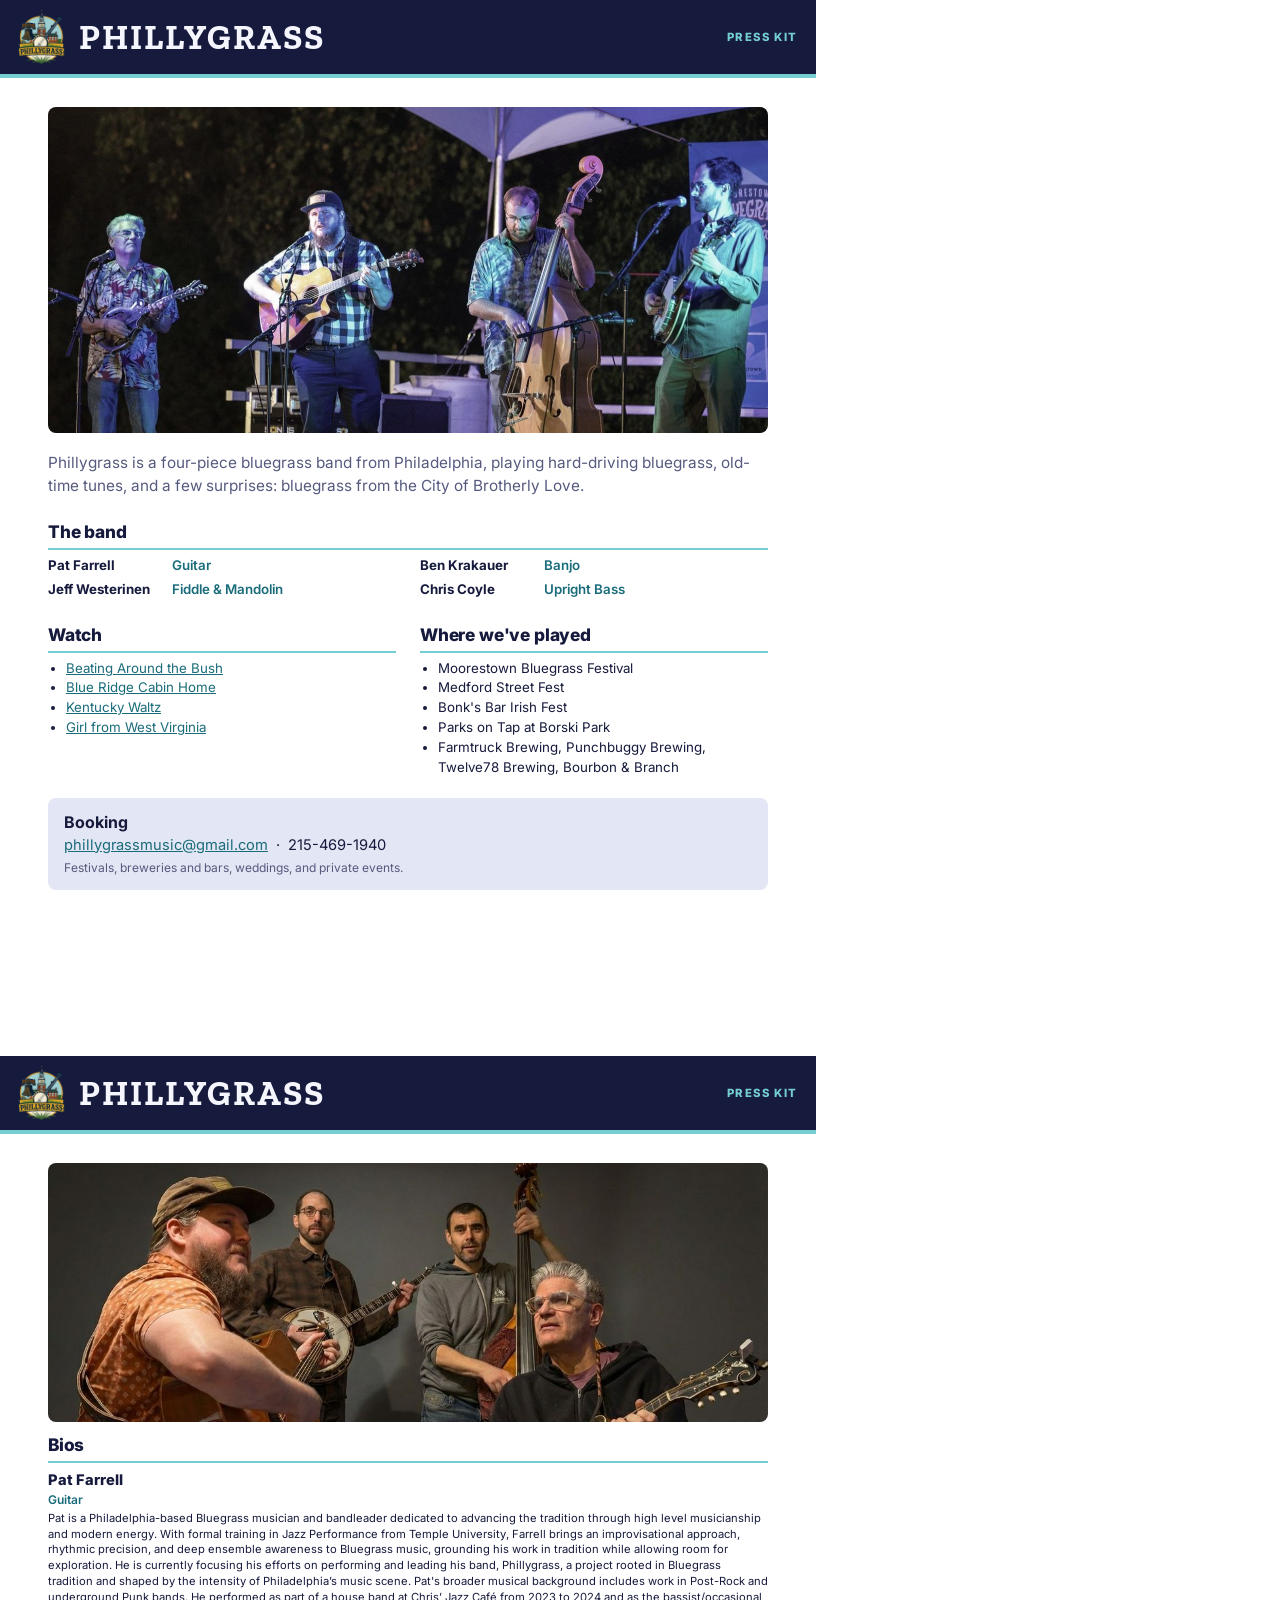
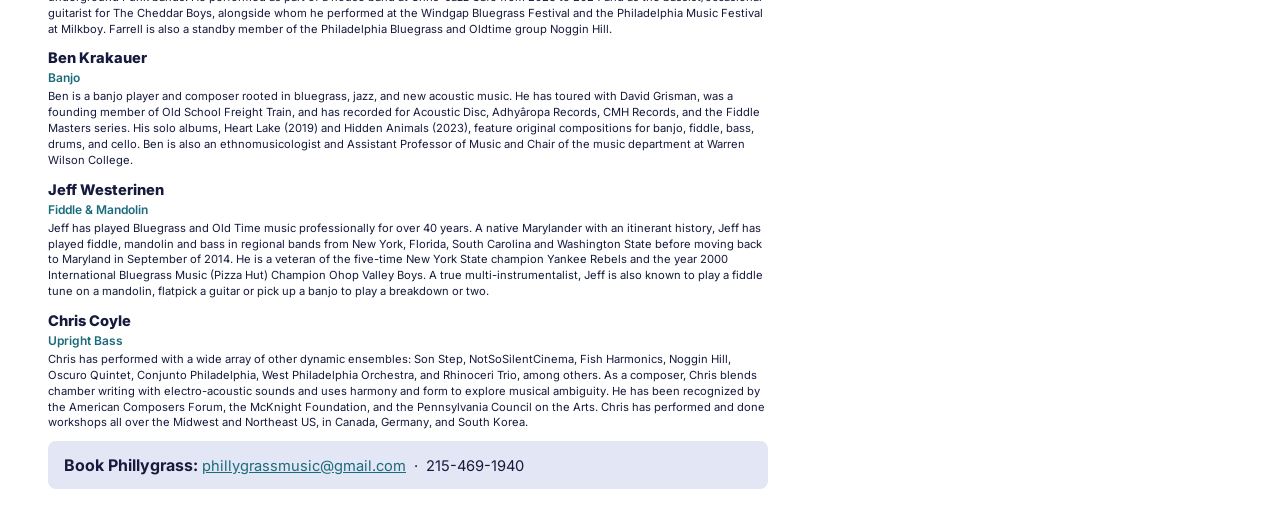
==== epk/epk.html @ 9ca17906 "Add press kit (EPK) source and PDF Co-Authored-By: Claude <noreply@anthropic.com>" ====
<!doctype html>
<html lang="en">
<head>
<meta charset="utf-8">
<title>Phillygrass – Press Kit</title>
<link href="https://fonts.googleapis.com/css2?family=Inter:wght@400;600;700;800&family=Zilla+Slab:wght@700&display=swap" rel="stylesheet">
<style>
  @page { size: Letter; margin: 0; }
  * { box-sizing: border-box; }
  body { margin: 0; font-family: "Inter", system-ui, sans-serif; color: #161a3c; font-size: 10pt; line-height: 1.5; -webkit-print-color-adjust: exact; print-color-adjust: exact; }
  .page { width: 8.5in; height: 11in; padding: 0.5in; page-break-after: always; overflow: hidden; position: relative; }
  .page:last-child { page-break-after: auto; }
  header { display: flex; align-items: center; gap: 14px; background: #161a3c; color: #f5f6fd; padding: 10px 18px; border-bottom: 4px solid #75cfd2; margin: -0.5in -0.5in 0.3in; width: 8.5in; }
  header img { height: 54px; }
  header .name { font-family: "Zilla Slab", Georgia, serif; font-size: 26pt; font-weight: 700; letter-spacing: 0.06em; text-transform: uppercase; line-height: 1; }
  header .sub { margin-left: auto; text-align: right; font-size: 8.5pt; letter-spacing: 0.14em; text-transform: uppercase; color: #75cfd2; font-weight: 800; }
  .hero { width: 100%; height: 3.4in; object-fit: cover; object-position: center 40%; border-radius: 8px; display: block; }
  h2 { font-size: 13pt; font-weight: 800; letter-spacing: -0.01em; margin: 0.22in 0 6px; padding-bottom: 3px; border-bottom: 2px solid #75cfd2; }
  p { margin: 0 0 8px; }
  .lead { font-size: 11.5pt; color: #555a7e; margin-top: 0.2in; }
  .members { display: grid; grid-template-columns: 1fr 1fr; gap: 4px 24px; }
  .members div strong { display: inline-block; min-width: 120px; }
  .members span { color: #1a6c7a; font-weight: 600; }
  ul { margin: 0; padding-left: 18px; }
  a { color: #1a6c7a; }
  .two { display: grid; grid-template-columns: 1fr 1fr; gap: 24px; }
  .bio { margin-bottom: 0.1in; }
  .bio h3 { margin: 0; font-size: 11pt; font-weight: 800; }
  .bio .role { margin: 0 0 3px; color: #1a6c7a; font-weight: 600; font-size: 9pt; }
  .bio p { font-size: 8.4pt; line-height: 1.42; }
    .band { width: 100%; height: 2.7in; object-fit: cover; object-position: center 8%; border-radius: 8px; display: block; margin-bottom: 0.1in; }
  .contact { background: #e3e6f4; border-radius: 8px; padding: 12px 16px; margin-top: 0.2in; font-size: 11pt; }
  .contact strong { font-size: 12pt; }
  .small { font-size: 9pt; color: #555a7e; }
</style>
</head>
<body>

<!-- PAGE 1 -->
<section class="page">
  <header>
    <img src="img/logo.png" alt="">
    <span class="name">Phillygrass</span>
    <span class="sub">Press Kit</span>
  </header>

  <img class="hero" src="img/hero.jpg" alt="Phillygrass on stage">

  <p class="lead">
    Phillygrass is a four-piece bluegrass band from Philadelphia, playing hard-driving
    bluegrass, old-time tunes, and a few surprises: bluegrass from the City of Brotherly Love.
  </p>

  <h2>The band</h2>
  <div class="members">
    <div><strong>Pat Farrell</strong> <span>Guitar</span></div>
    <div><strong>Ben Krakauer</strong> <span>Banjo</span></div>
    <div><strong>Jeff Westerinen</strong> <span>Fiddle &amp; Mandolin</span></div>
    <div><strong>Chris Coyle</strong> <span>Upright Bass</span></div>
  </div>

  <div class="two">
    <div>
      <h2>Watch</h2>
      <ul>
        <li><a href="https://youtu.be/i1veaKCDo1w">Beating Around the Bush</a></li>
        <li><a href="https://youtu.be/bGxZqrZrYQU">Blue Ridge Cabin Home</a></li>
        <li><a href="https://youtu.be/hlEKR7obTJA">Kentucky Waltz</a></li>
        <li><a href="https://youtu.be/d9OqrLvWnGY">Girl from West Virginia</a></li>
      </ul>
    </div>
    <div>
      <h2>Where we've played</h2>
      <ul>
        <li>Moorestown Bluegrass Festival</li>
        <li>Medford Street Fest</li>
        <li>Bonk's Bar Irish Fest</li>
        <li>Parks on Tap at Borski Park</li>
        <li>Farmtruck Brewing, Punchbuggy Brewing, Twelve78 Brewing, Bourbon &amp; Branch</li>
      </ul>
    </div>
  </div>

  <div class="contact">
    <strong>Booking</strong><br>
    <a href="mailto:phillygrassmusic@gmail.com">phillygrassmusic@gmail.com</a> &nbsp;·&nbsp; 215-469-1940<br>
    <span class="small">Festivals, breweries and bars, weddings, and private events.</span>
  </div>
</section>

<!-- PAGE 2 -->
<section class="page">
  <header>
    <img src="img/logo.png" alt="">
    <span class="name">Phillygrass</span>
    <span class="sub">Press Kit</span>
  </header>

  <img class="band" src="img/band.jpg" alt="Phillygrass: guitar, banjo, upright bass and mandolin">

  <h2 style="margin-top:0.08in">Bios</h2>

  <div class="bio">
    <h3>Pat Farrell</h3><p class="role">Guitar</p>
    <p>Pat is a Philadelphia-based Bluegrass musician and bandleader dedicated to advancing the tradition through high level musicianship and modern energy. With formal training in Jazz Performance from Temple University, Farrell brings an improvisational approach, rhythmic precision, and deep ensemble awareness to Bluegrass music, grounding his work in tradition while allowing room for exploration. He is currently focusing his efforts on performing and leading his band, Phillygrass, a project rooted in Bluegrass tradition and shaped by the intensity of Philadelphia’s music scene. Pat's broader musical background includes work in Post-Rock and underground Punk bands. He performed as part of a house band at Chris’ Jazz Café from 2023 to 2024 and as the bassist/occasional guitarist for The Cheddar Boys, alongside whom he performed at the Windgap Bluegrass Festival and the Philadelphia Music Festival at Milkboy. Farrell is also a standby member of the Philadelphia Bluegrass and Oldtime group Noggin Hill.</p>
  </div>

  <div class="bio">
    <h3>Ben Krakauer</h3><p class="role">Banjo</p>
    <p>Ben is a banjo player and composer rooted in bluegrass, jazz, and new acoustic music. He has toured with David Grisman, was a founding member of Old School Freight Train, and has recorded for Acoustic Disc, Adhyâropa Records, CMH Records, and the Fiddle Masters series. His solo albums, Heart Lake (2019) and Hidden Animals (2023), feature original compositions for banjo, fiddle, bass, drums, and cello. Ben is also an ethnomusicologist and Assistant Professor of Music and Chair of the music department at Warren Wilson College.</p>
  </div>

  <div class="bio">
    <h3>Jeff Westerinen</h3><p class="role">Fiddle &amp; Mandolin</p>
    <p>Jeff has played Bluegrass and Old Time music professionally for over 40 years. A native Marylander with an itinerant history, Jeff has played fiddle, mandolin and bass in regional bands from New York, Florida, South Carolina and Washington State before moving back to Maryland in September of 2014. He is a veteran of the five-time New York State champion Yankee Rebels and the year 2000 International Bluegrass Music (Pizza Hut) Champion Ohop Valley Boys. A true multi-instrumentalist, Jeff is also known to play a fiddle tune on a mandolin, flatpick a guitar or pick up a banjo to play a breakdown or two.</p>
  </div>

  <div class="bio">
    <h3>Chris Coyle</h3><p class="role">Upright Bass</p>
    <p>Chris has performed with a wide array of other dynamic ensembles: Son Step, NotSoSilentCinema, Fish Harmonics, Noggin Hill, Oscuro Quintet, Conjunto Philadelphia, West Philadelphia Orchestra, and Rhinoceri Trio, among others. As a composer, Chris blends chamber writing with electro-acoustic sounds and uses harmony and form to explore musical ambiguity. He has been recognized by the American Composers Forum, the McKnight Foundation, and the Pennsylvania Council on the Arts. Chris has performed and done workshops all over the Midwest and Northeast US, in Canada, Germany, and South Korea.</p>
  </div>


  <div class="contact" style="margin-top:0.1in">
    <strong>Book Phillygrass:</strong>
    <a href="mailto:phillygrassmusic@gmail.com">phillygrassmusic@gmail.com</a> &nbsp;·&nbsp; 215-469-1940
  </div>
</section>

</body>
</html>
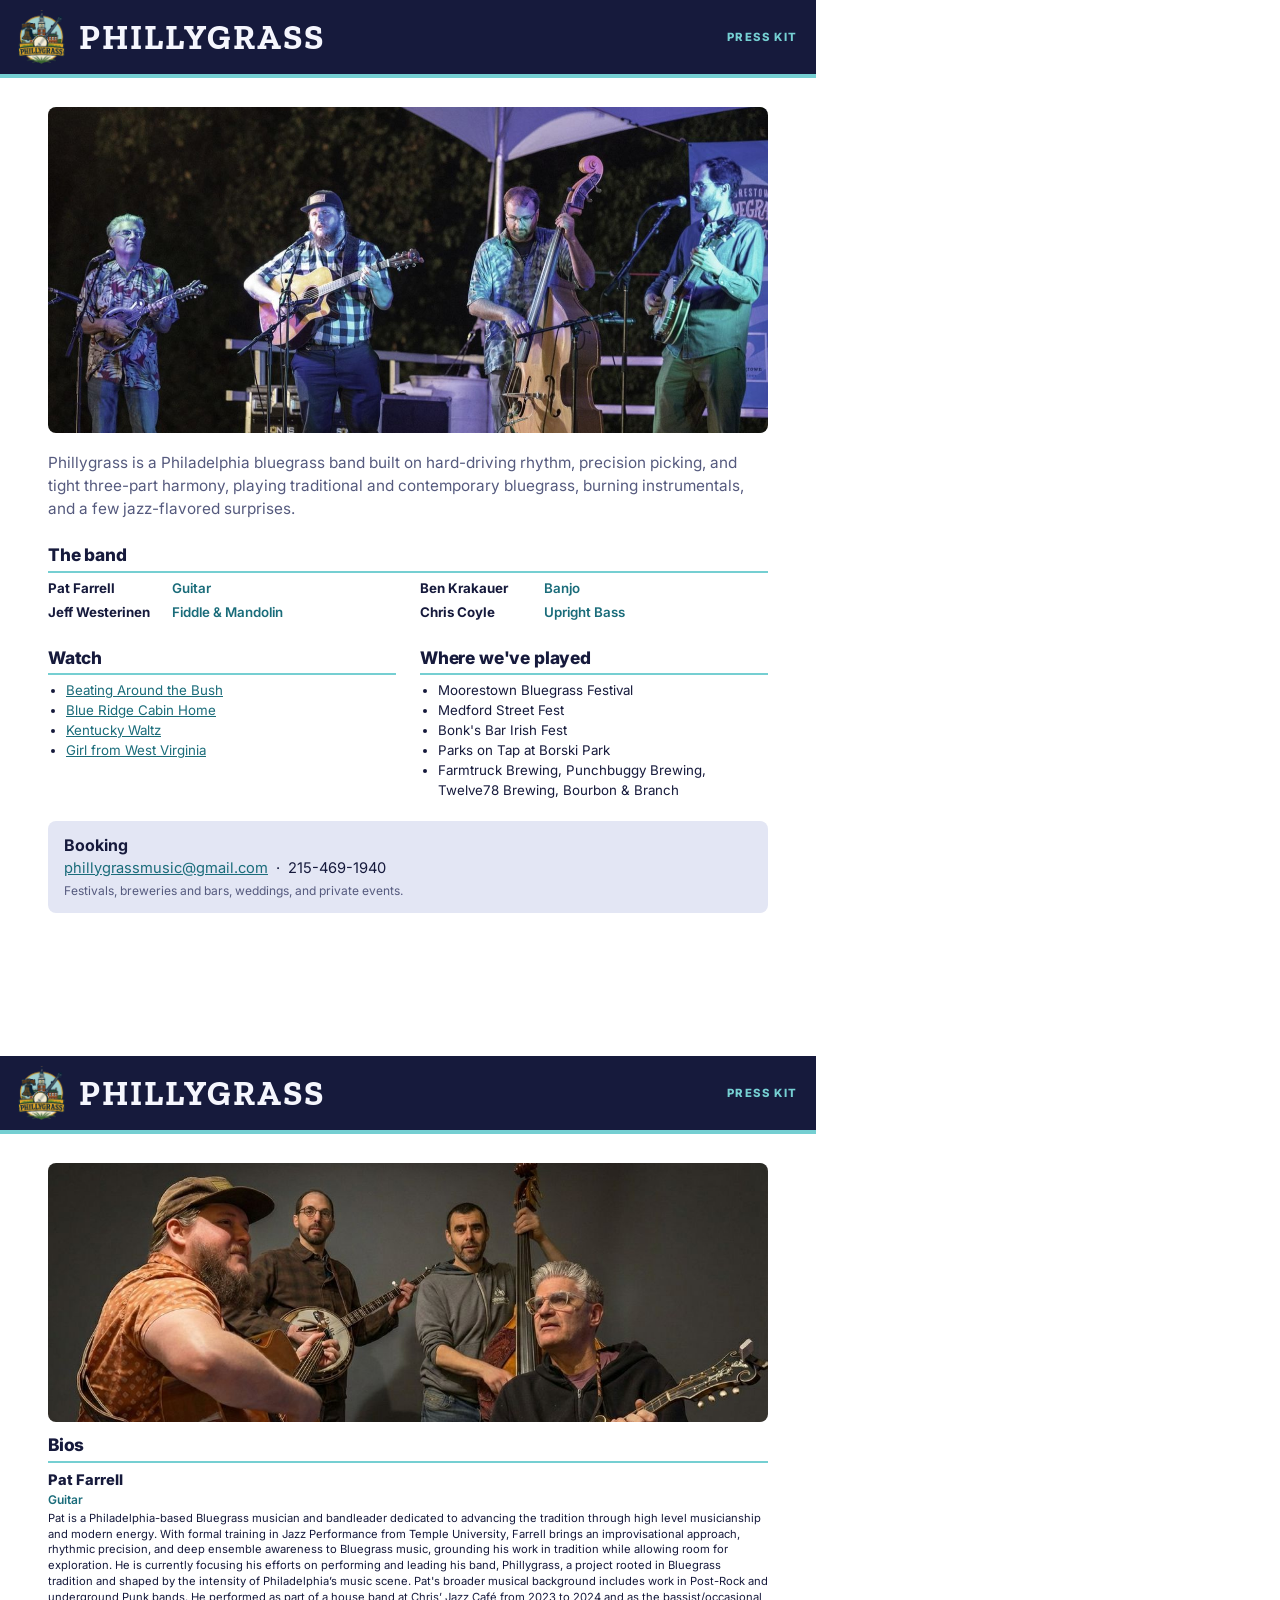
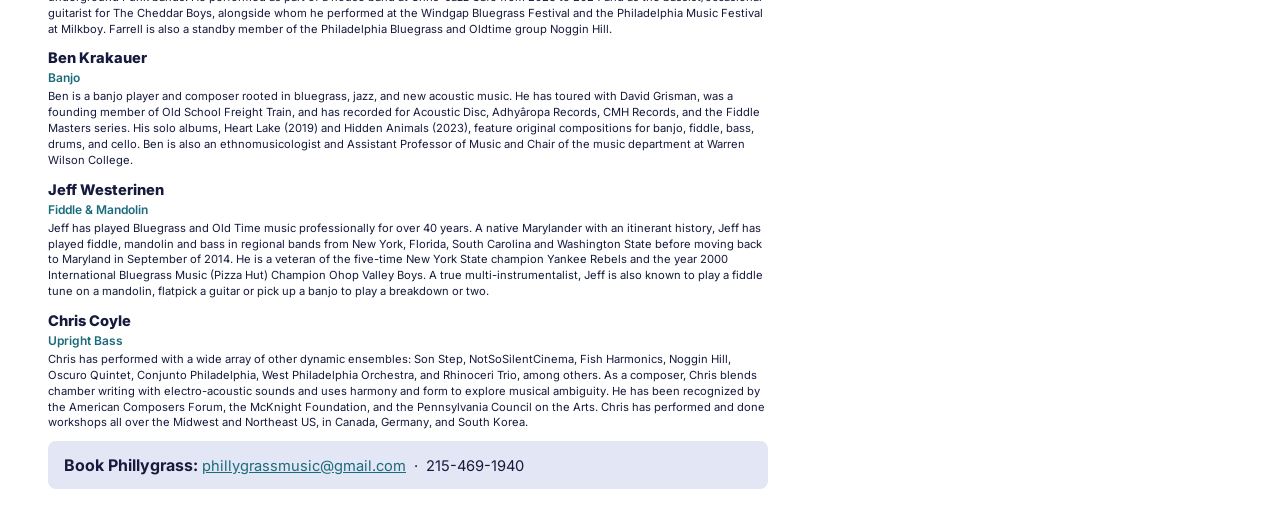
==== commit 9153fa15: "Rewrite band description on site and EPK Co-Authored-By: Claude <noreply@anthropic.com>" ====
--- a/epk/epk.html
+++ b/epk/epk.html
@@ -47,8 +47,9 @@
   <img class="hero" src="img/hero.jpg" alt="Phillygrass on stage">
 
   <p class="lead">
-    Phillygrass is a four-piece bluegrass band from Philadelphia, playing hard-driving
-    bluegrass, old-time tunes, and a few surprises: bluegrass from the City of Brotherly Love.
+    Phillygrass is a Philadelphia bluegrass band built on hard-driving rhythm, precision picking,
+    and tight three-part harmony, playing traditional and contemporary bluegrass, burning
+    instrumentals, and a few jazz-flavored surprises.
   </p>
 
   <h2>The band</h2>
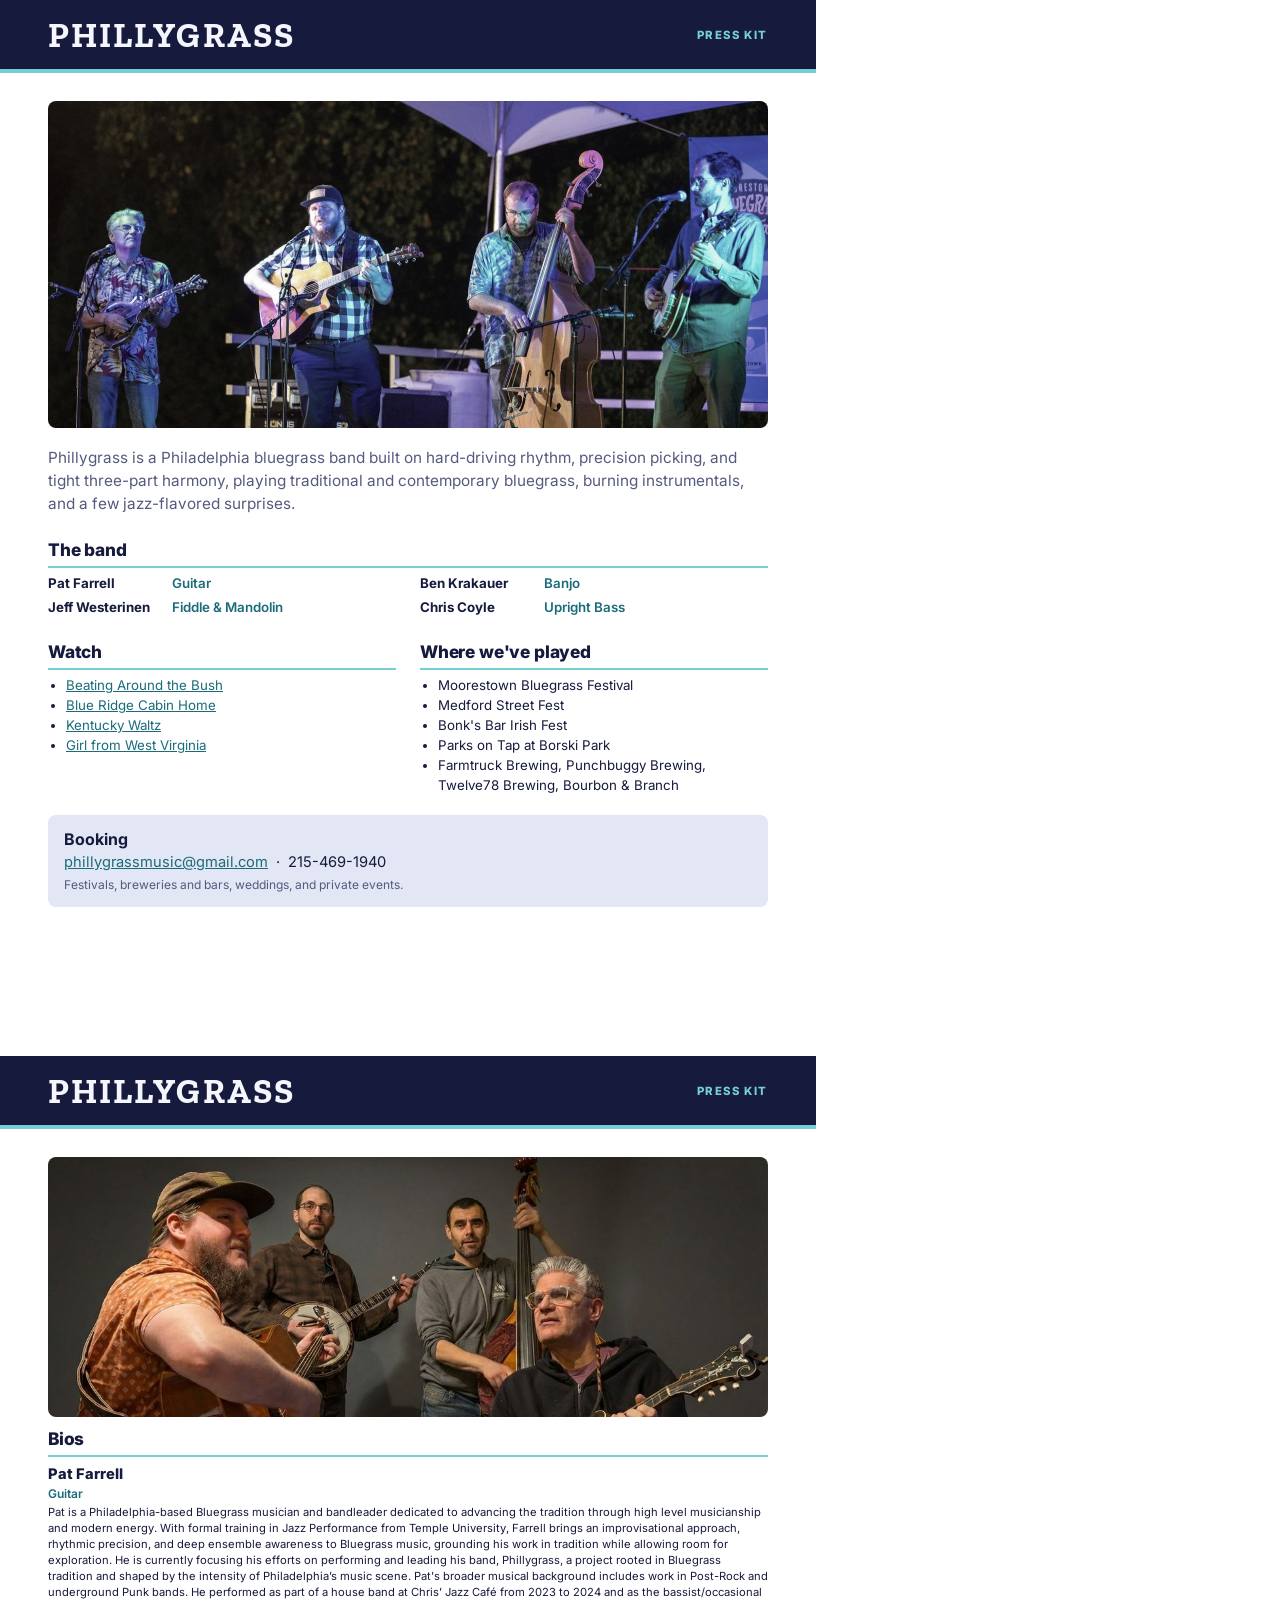
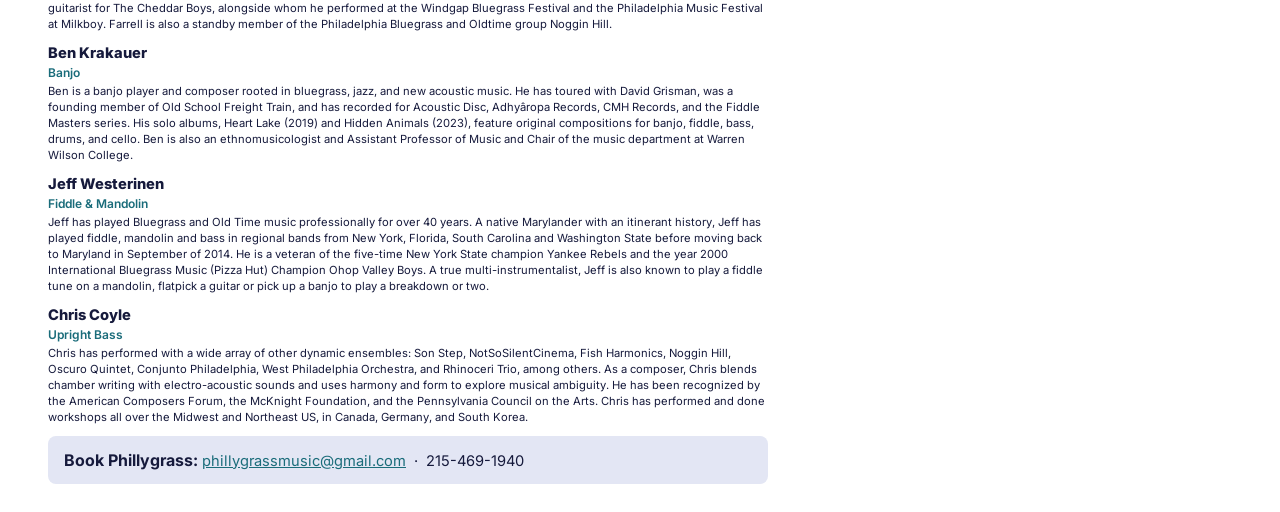
==== commit fe2e8ade: "Remove logo and logo-based favicons Co-Authored-By: Claude <noreply@anthropic.com>" ====
--- a/epk/epk.html
+++ b/epk/epk.html
@@ -10,8 +10,7 @@
   body { margin: 0; font-family: "Inter", system-ui, sans-serif; color: #161a3c; font-size: 10pt; line-height: 1.5; -webkit-print-color-adjust: exact; print-color-adjust: exact; }
   .page { width: 8.5in; height: 11in; padding: 0.5in; page-break-after: always; overflow: hidden; position: relative; }
   .page:last-child { page-break-after: auto; }
-  header { display: flex; align-items: center; gap: 14px; background: #161a3c; color: #f5f6fd; padding: 10px 18px; border-bottom: 4px solid #75cfd2; margin: -0.5in -0.5in 0.3in; width: 8.5in; }
-  header img { height: 54px; }
+  header { display: flex; align-items: center; gap: 14px; background: #161a3c; color: #f5f6fd; padding: 18px 0.5in 16px; border-bottom: 4px solid #75cfd2; margin: -0.5in -0.5in 0.3in; width: 8.5in; }
   header .name { font-family: "Zilla Slab", Georgia, serif; font-size: 26pt; font-weight: 700; letter-spacing: 0.06em; text-transform: uppercase; line-height: 1; }
   header .sub { margin-left: auto; text-align: right; font-size: 8.5pt; letter-spacing: 0.14em; text-transform: uppercase; color: #75cfd2; font-weight: 800; }
   .hero { width: 100%; height: 3.4in; object-fit: cover; object-position: center 40%; border-radius: 8px; display: block; }
@@ -39,7 +38,6 @@
 <!-- PAGE 1 -->
 <section class="page">
   <header>
-    <img src="img/logo.png" alt="">
     <span class="name">Phillygrass</span>
     <span class="sub">Press Kit</span>
   </header>
@@ -92,7 +90,6 @@
 <!-- PAGE 2 -->
 <section class="page">
   <header>
-    <img src="img/logo.png" alt="">
     <span class="name">Phillygrass</span>
     <span class="sub">Press Kit</span>
   </header>
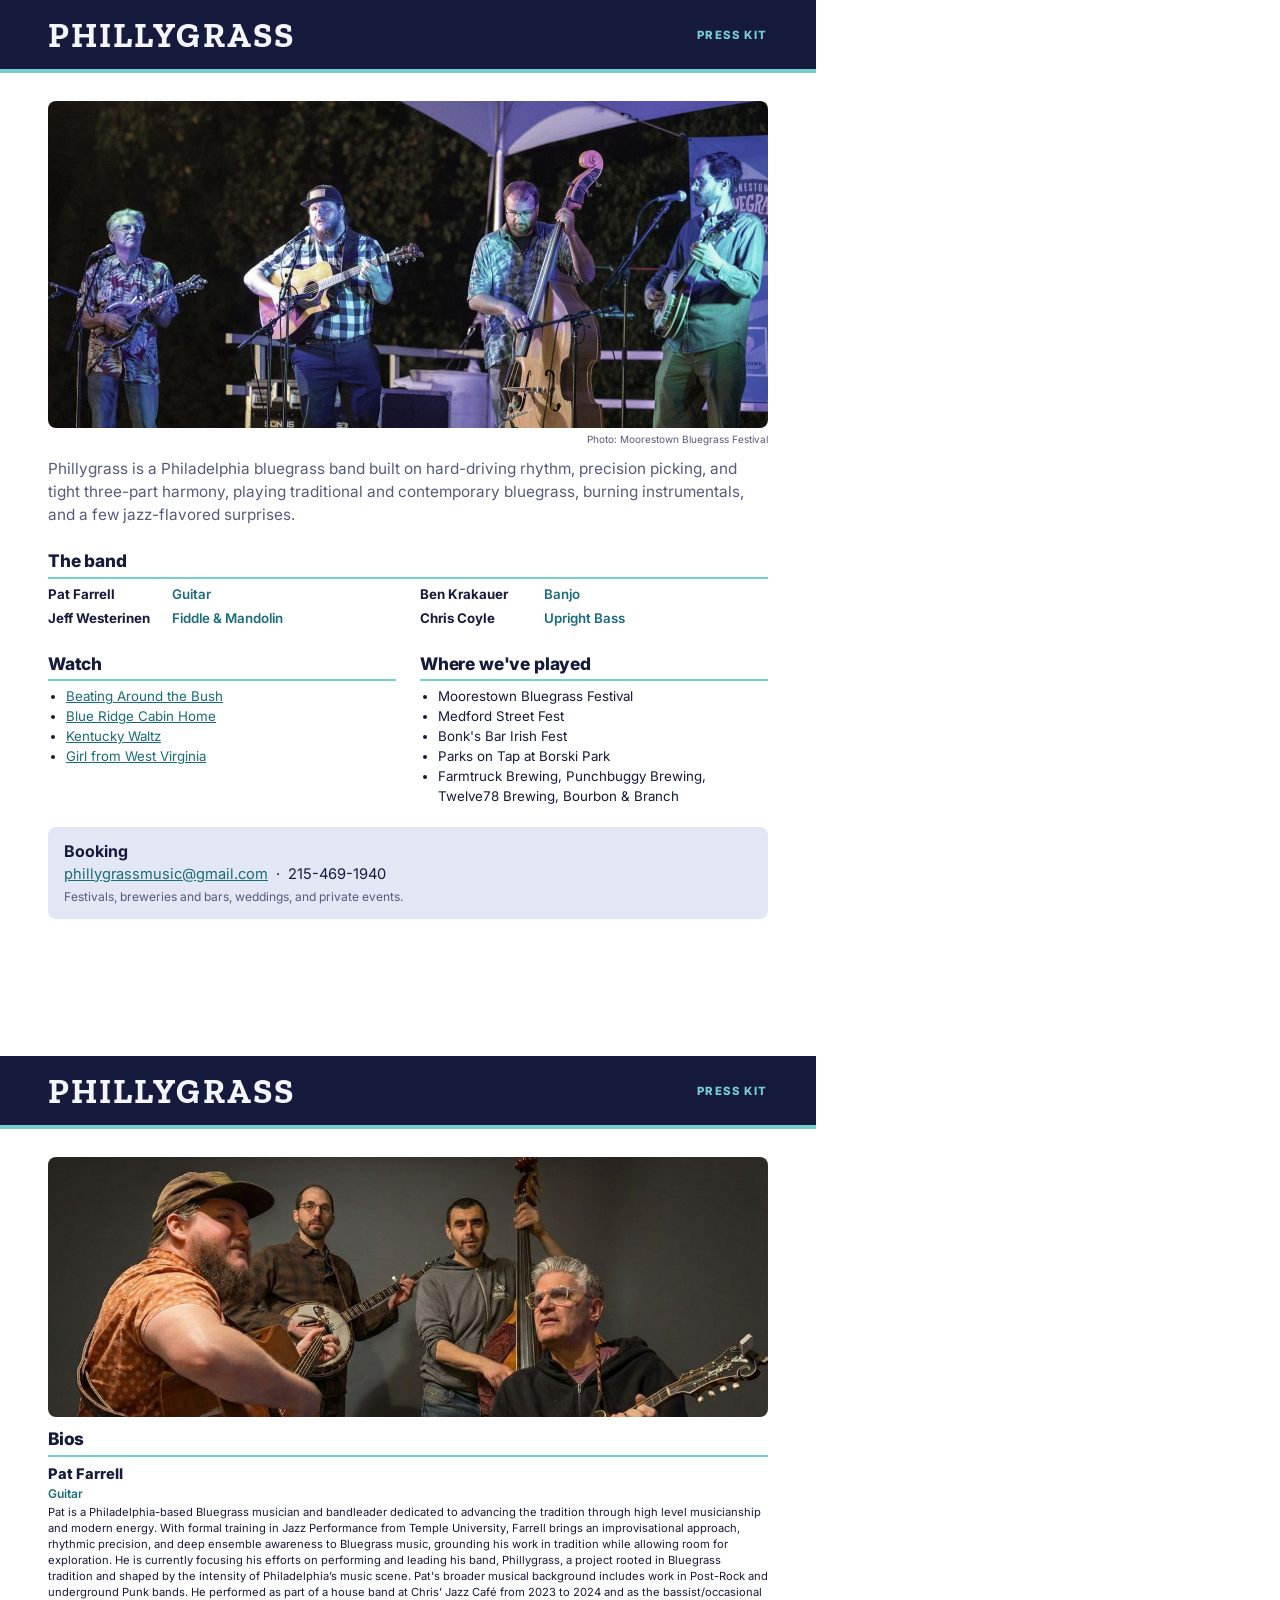
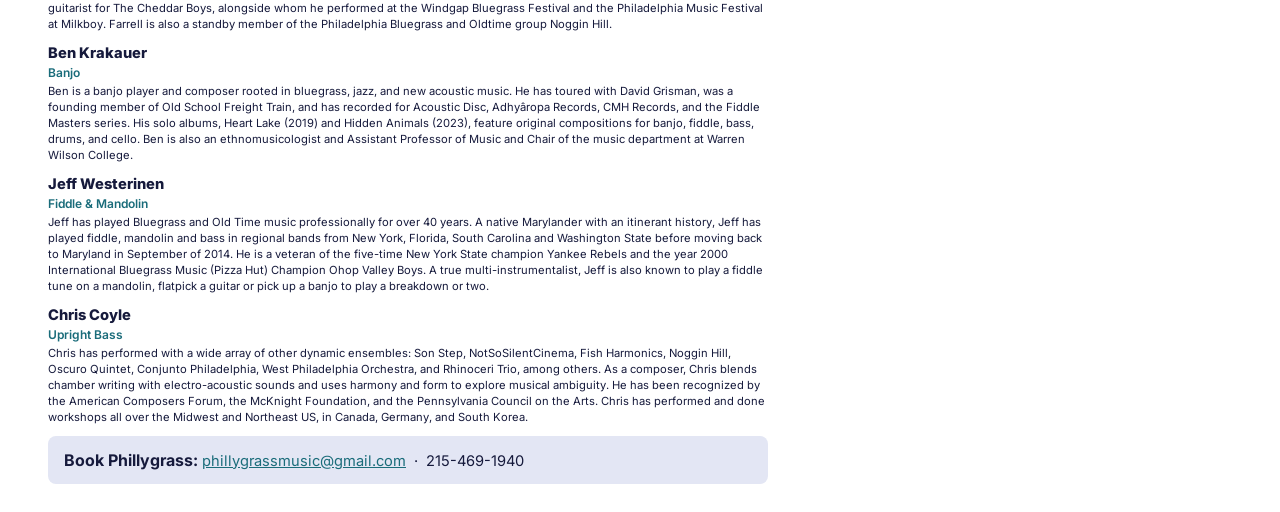
==== commit eaae4023: "Credit Moorestown Bluegrass Festival for hero photo Co-Authored-By: Claude <noreply@anthropic.com>" ====
--- a/epk/epk.html
+++ b/epk/epk.html
@@ -31,6 +31,8 @@
   .contact { background: #e3e6f4; border-radius: 8px; padding: 12px 16px; margin-top: 0.2in; font-size: 11pt; }
   .contact strong { font-size: 12pt; }
   .small { font-size: 9pt; color: #555a7e; }
+  .credit { margin: 4px 0 0; text-align: right; font-size: 7.5pt; color: #555a7e; }
+  .credit + .lead { margin-top: 0.12in; }
 </style>
 </head>
 <body>
@@ -43,6 +45,7 @@
   </header>
 
   <img class="hero" src="img/hero.jpg" alt="Phillygrass on stage">
+  <p class="credit">Photo: Moorestown Bluegrass Festival</p>
 
   <p class="lead">
     Phillygrass is a Philadelphia bluegrass band built on hard-driving rhythm, precision picking,
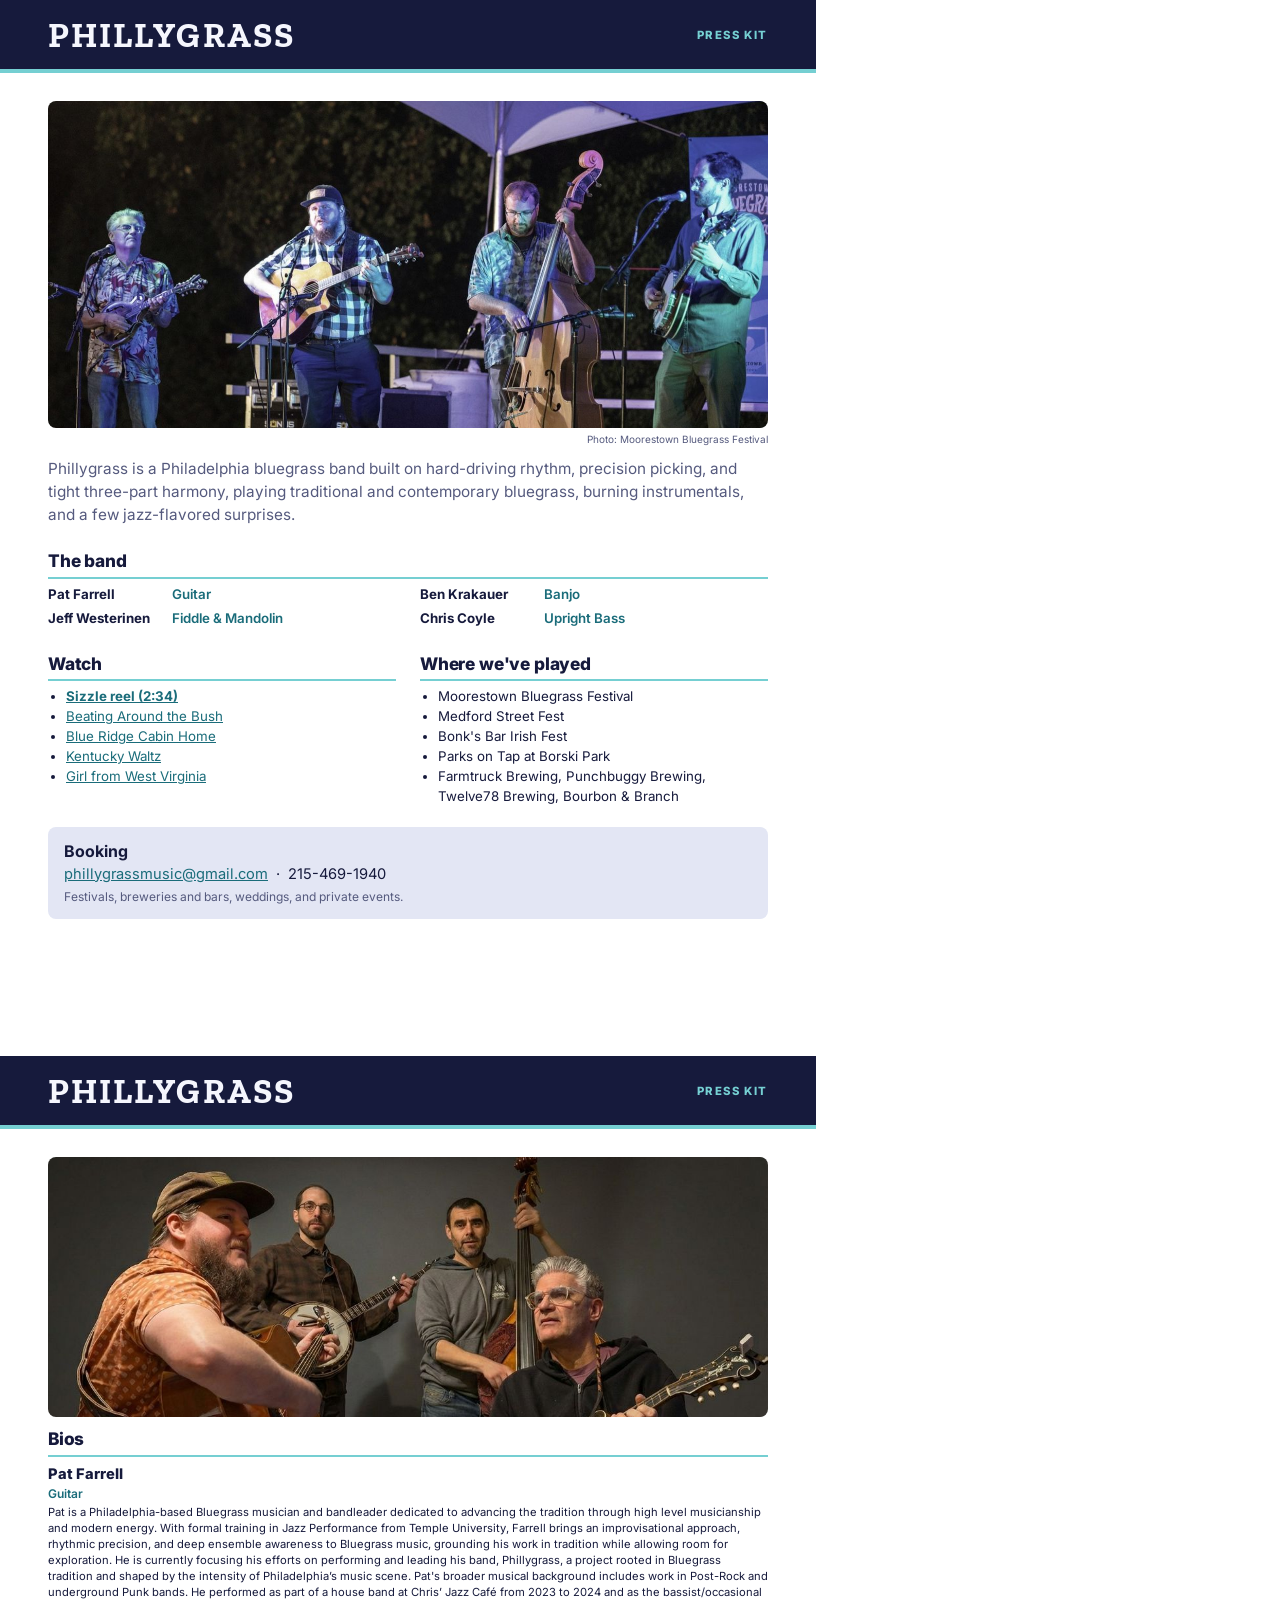
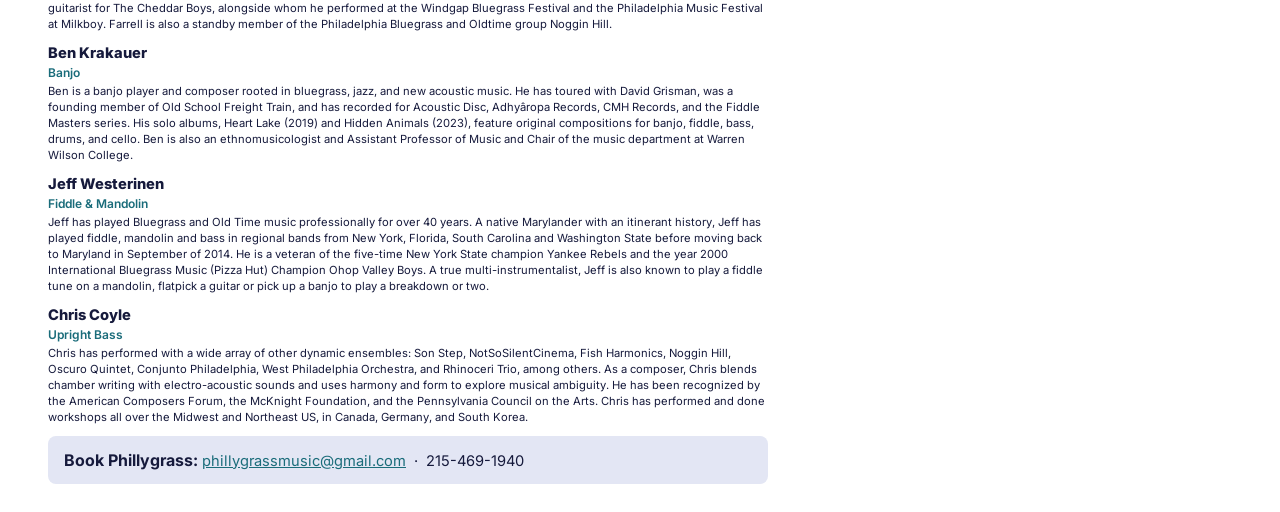
==== commit 8cc36c46: "Add sizzle reel link to the EPK Co-Authored-By: Claude <noreply@anthropic.com>" ====
--- a/epk/epk.html
+++ b/epk/epk.html
@@ -65,6 +65,7 @@
     <div>
       <h2>Watch</h2>
       <ul>
+        <li><strong><a href="https://phillygrass.net/#listen">Sizzle reel (2:34)</a></strong></li>
         <li><a href="https://youtu.be/i1veaKCDo1w">Beating Around the Bush</a></li>
         <li><a href="https://youtu.be/bGxZqrZrYQU">Blue Ridge Cabin Home</a></li>
         <li><a href="https://youtu.be/hlEKR7obTJA">Kentucky Waltz</a></li>
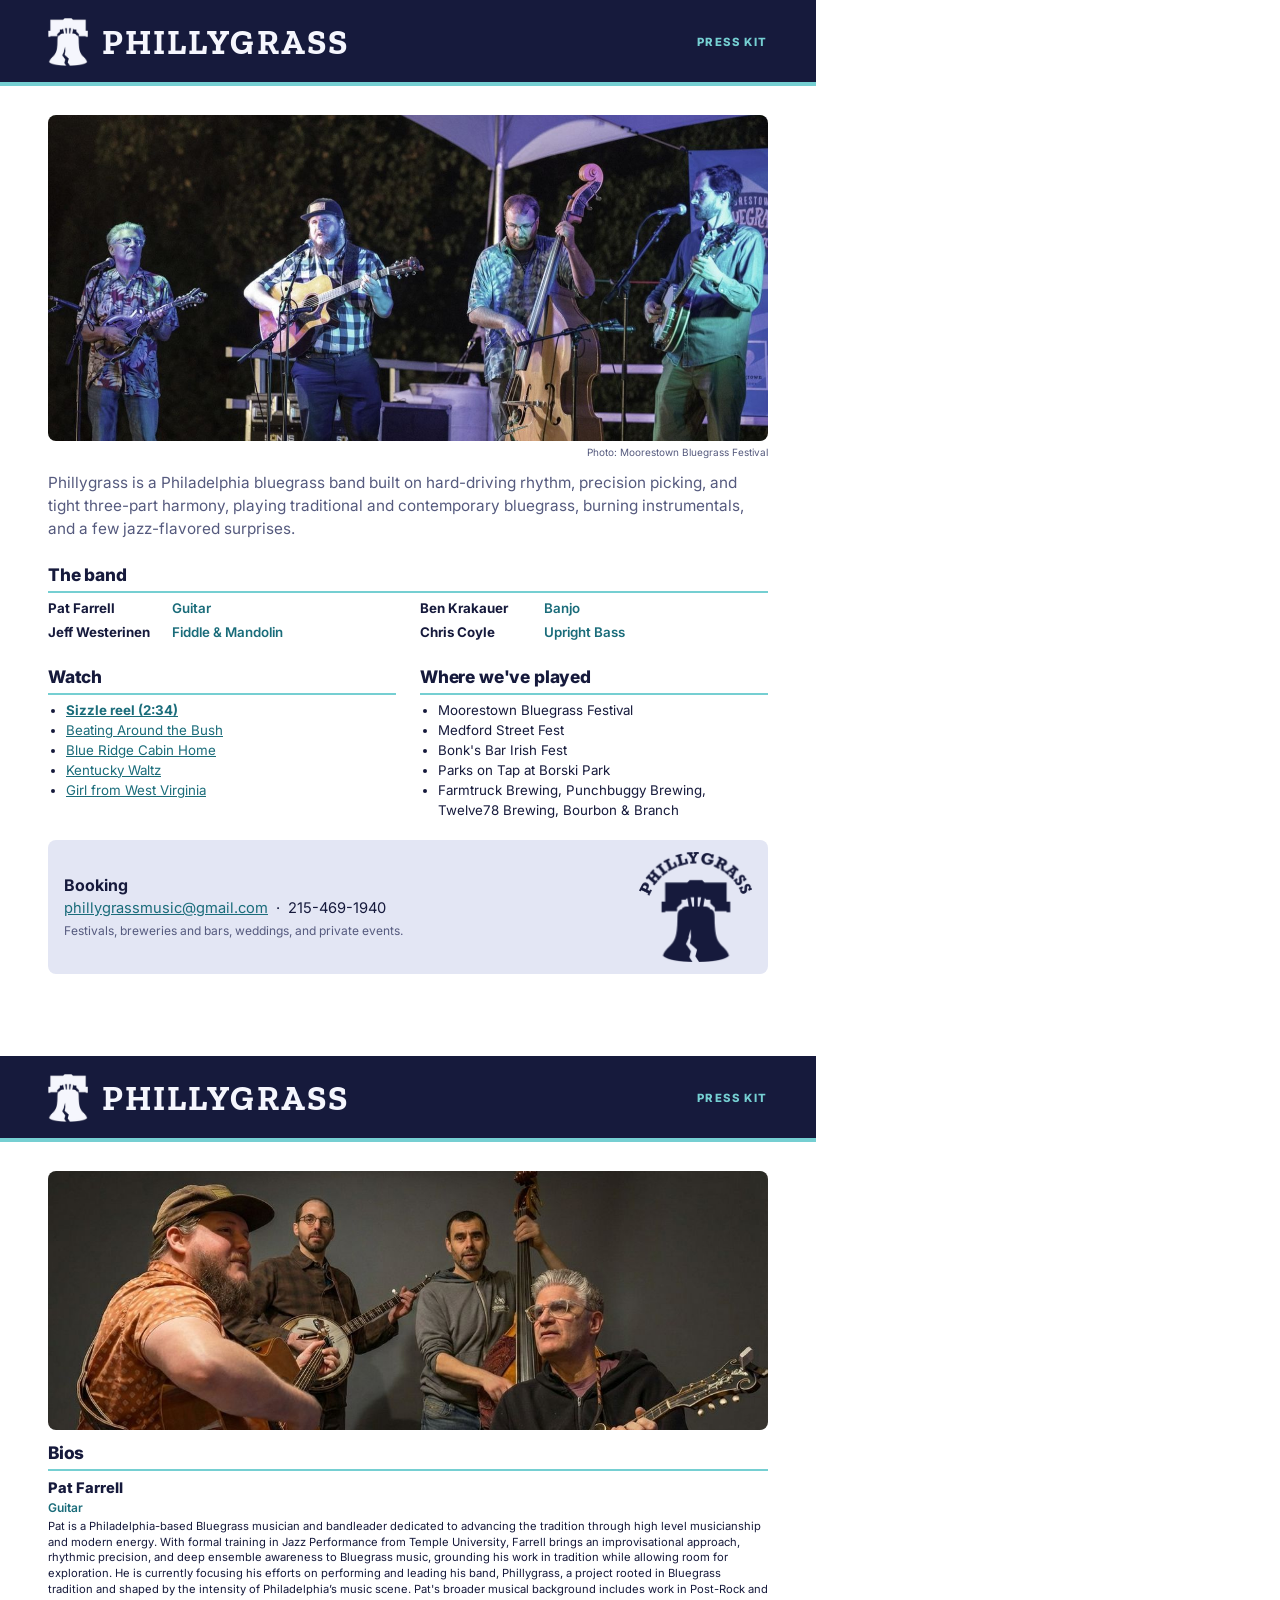
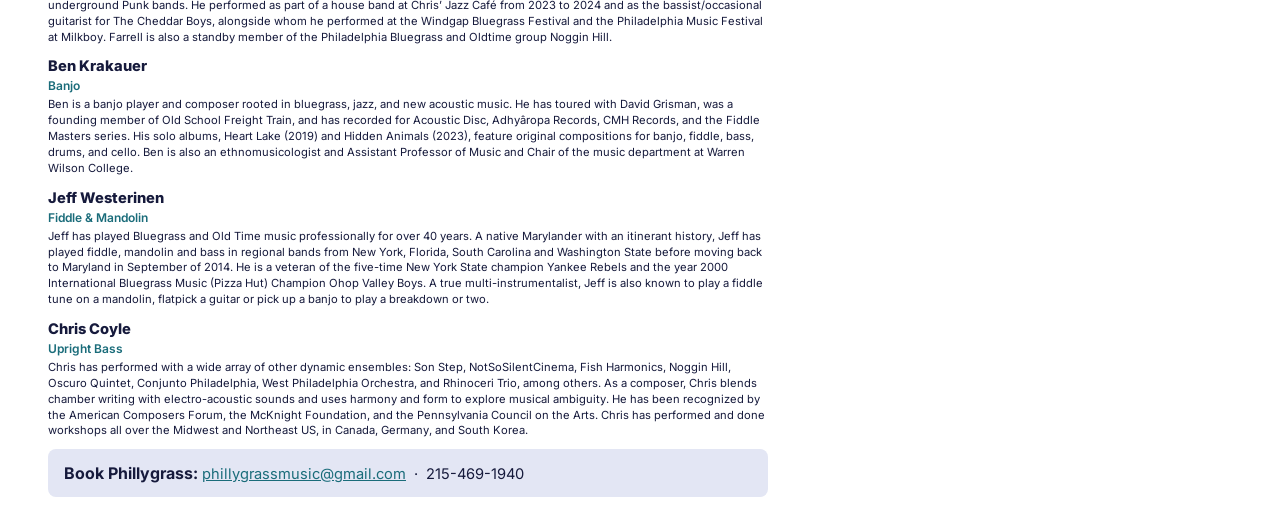
==== commit 050aab77: "Add Liberty Bell logo: header mark, bell favicons, EPK logo Co-Authored-By: Claude <noreply@anthropi" ====
--- a/epk/epk.html
+++ b/epk/epk.html
@@ -12,6 +12,7 @@
   .page:last-child { page-break-after: auto; }
   header { display: flex; align-items: center; gap: 14px; background: #161a3c; color: #f5f6fd; padding: 18px 0.5in 16px; border-bottom: 4px solid #75cfd2; margin: -0.5in -0.5in 0.3in; width: 8.5in; }
   header .name { font-family: "Zilla Slab", Georgia, serif; font-size: 26pt; font-weight: 700; letter-spacing: 0.06em; text-transform: uppercase; line-height: 1; }
+  header .mark { height: 0.5in; width: auto; display: block; }
   header .sub { margin-left: auto; text-align: right; font-size: 8.5pt; letter-spacing: 0.14em; text-transform: uppercase; color: #75cfd2; font-weight: 800; }
   .hero { width: 100%; height: 3.4in; object-fit: cover; object-position: center 40%; border-radius: 8px; display: block; }
   h2 { font-size: 13pt; font-weight: 800; letter-spacing: -0.01em; margin: 0.22in 0 6px; padding-bottom: 3px; border-bottom: 2px solid #75cfd2; }
@@ -29,6 +30,8 @@
   .bio p { font-size: 8.4pt; line-height: 1.42; }
     .band { width: 100%; height: 2.7in; object-fit: cover; object-position: center 8%; border-radius: 8px; display: block; margin-bottom: 0.1in; }
   .contact { background: #e3e6f4; border-radius: 8px; padding: 12px 16px; margin-top: 0.2in; font-size: 11pt; }
+  .contact.with-logo { display: flex; align-items: center; justify-content: space-between; gap: 20px; }
+  .contact .logo-full { height: 1.15in; width: auto; display: block; }
   .contact strong { font-size: 12pt; }
   .small { font-size: 9pt; color: #555a7e; }
   .credit { margin: 4px 0 0; text-align: right; font-size: 7.5pt; color: #555a7e; }
@@ -40,6 +43,7 @@
 <!-- PAGE 1 -->
 <section class="page">
   <header>
+    <img class="mark" src="img/logo-bell.png" alt="">
     <span class="name">Phillygrass</span>
     <span class="sub">Press Kit</span>
   </header>
@@ -84,16 +88,20 @@
     </div>
   </div>
 
-  <div class="contact">
-    <strong>Booking</strong><br>
-    <a href="mailto:phillygrassmusic@gmail.com">phillygrassmusic@gmail.com</a> &nbsp;·&nbsp; 215-469-1940<br>
-    <span class="small">Festivals, breweries and bars, weddings, and private events.</span>
+  <div class="contact with-logo">
+    <div>
+      <strong>Booking</strong><br>
+      <a href="mailto:phillygrassmusic@gmail.com">phillygrassmusic@gmail.com</a> &nbsp;·&nbsp; 215-469-1940<br>
+      <span class="small">Festivals, breweries and bars, weddings, and private events.</span>
+    </div>
+    <img class="logo-full" src="img/logo-navy.png" alt="Phillygrass logo">
   </div>
 </section>
 
 <!-- PAGE 2 -->
 <section class="page">
   <header>
+    <img class="mark" src="img/logo-bell.png" alt="">
     <span class="name">Phillygrass</span>
     <span class="sub">Press Kit</span>
   </header>
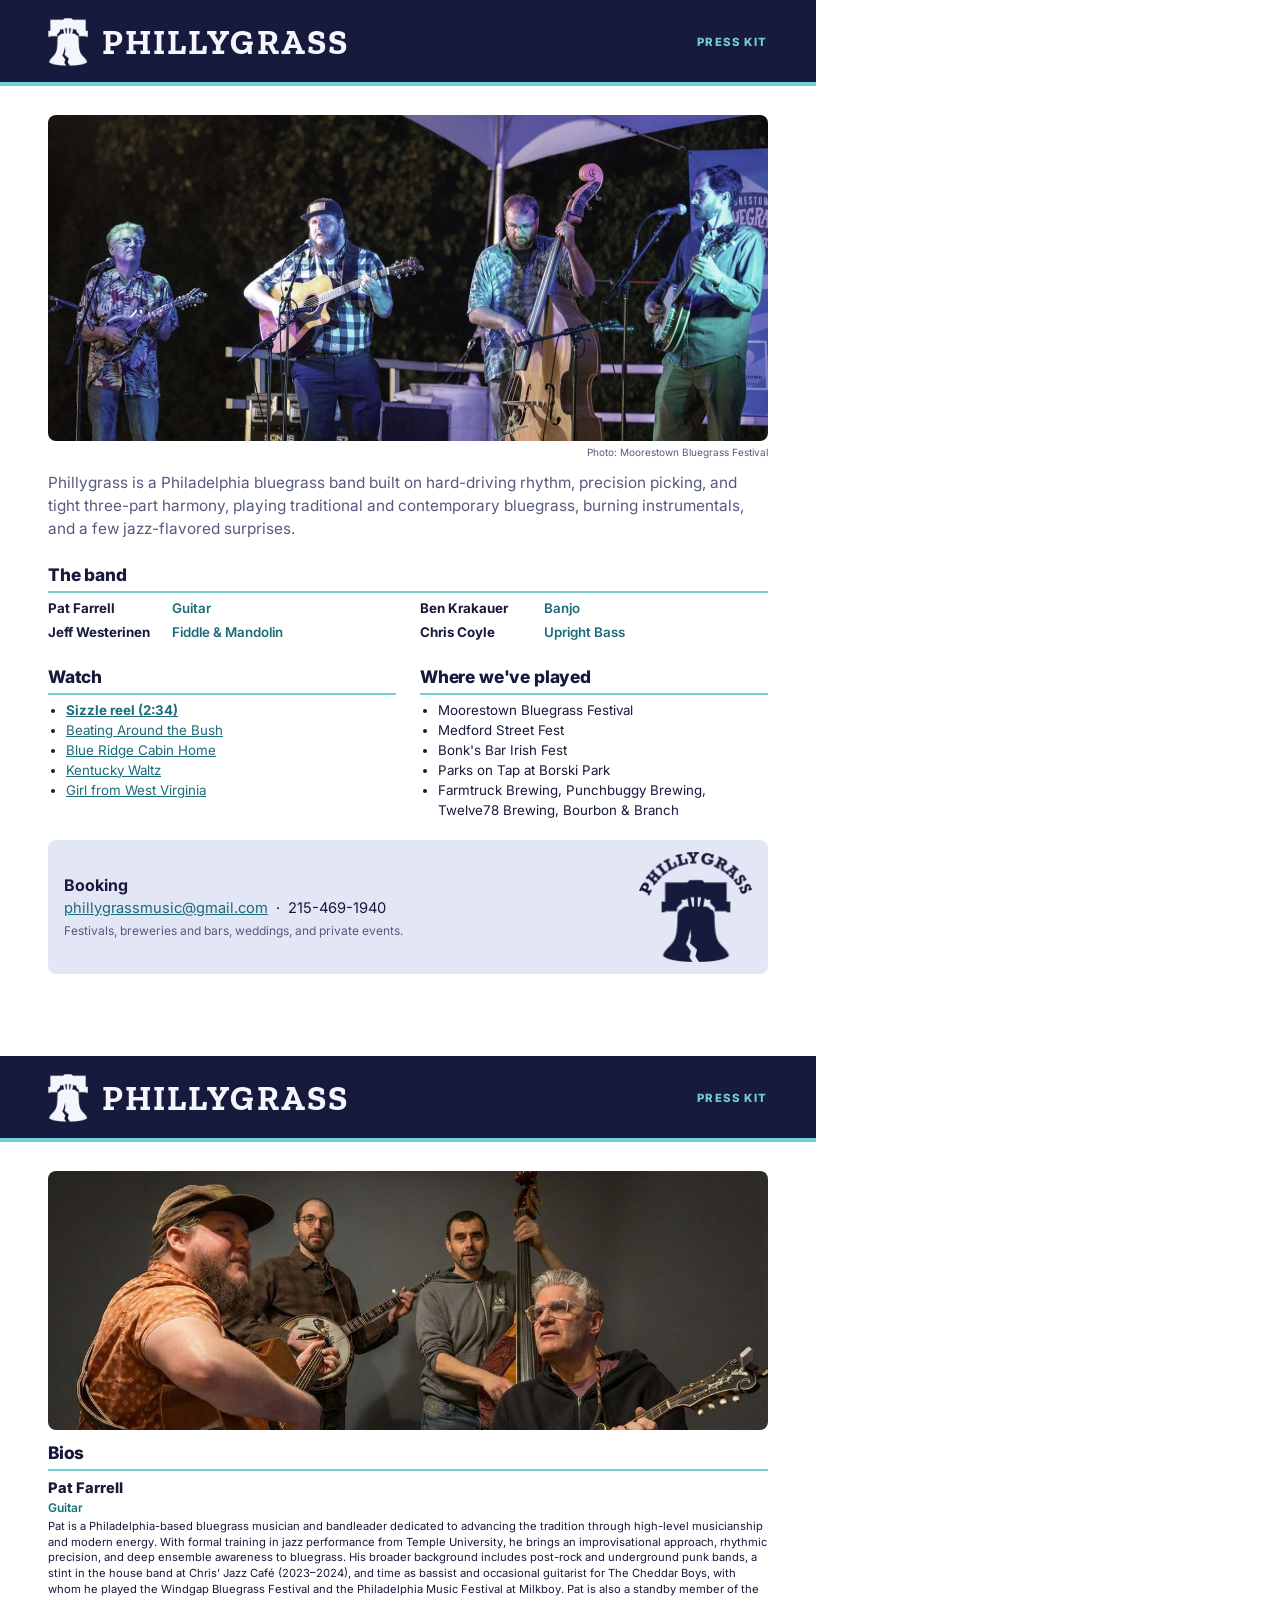
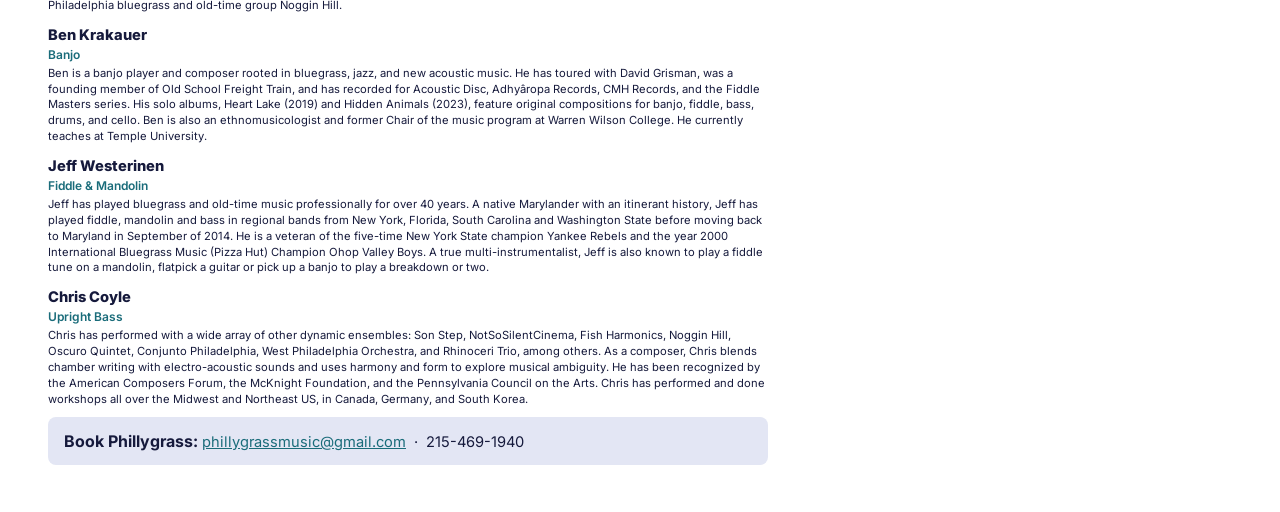
==== commit ff6c91ff: "Update bios: Ben's current role, shorten Pat's, lowercase genre names Co-Authored-By: Claude <norepl" ====
--- a/epk/epk.html
+++ b/epk/epk.html
@@ -112,17 +112,17 @@
 
   <div class="bio">
     <h3>Pat Farrell</h3><p class="role">Guitar</p>
-    <p>Pat is a Philadelphia-based Bluegrass musician and bandleader dedicated to advancing the tradition through high level musicianship and modern energy. With formal training in Jazz Performance from Temple University, Farrell brings an improvisational approach, rhythmic precision, and deep ensemble awareness to Bluegrass music, grounding his work in tradition while allowing room for exploration. He is currently focusing his efforts on performing and leading his band, Phillygrass, a project rooted in Bluegrass tradition and shaped by the intensity of Philadelphia’s music scene. Pat's broader musical background includes work in Post-Rock and underground Punk bands. He performed as part of a house band at Chris’ Jazz Café from 2023 to 2024 and as the bassist/occasional guitarist for The Cheddar Boys, alongside whom he performed at the Windgap Bluegrass Festival and the Philadelphia Music Festival at Milkboy. Farrell is also a standby member of the Philadelphia Bluegrass and Oldtime group Noggin Hill.</p>
+    <p>Pat is a Philadelphia-based bluegrass musician and bandleader dedicated to advancing the tradition through high-level musicianship and modern energy. With formal training in jazz performance from Temple University, he brings an improvisational approach, rhythmic precision, and deep ensemble awareness to bluegrass. His broader background includes post-rock and underground punk bands, a stint in the house band at Chris’ Jazz Café (2023–2024), and time as bassist and occasional guitarist for The Cheddar Boys, with whom he played the Windgap Bluegrass Festival and the Philadelphia Music Festival at Milkboy. Pat is also a standby member of the Philadelphia bluegrass and old-time group Noggin Hill.</p>
   </div>
 
   <div class="bio">
     <h3>Ben Krakauer</h3><p class="role">Banjo</p>
-    <p>Ben is a banjo player and composer rooted in bluegrass, jazz, and new acoustic music. He has toured with David Grisman, was a founding member of Old School Freight Train, and has recorded for Acoustic Disc, Adhyâropa Records, CMH Records, and the Fiddle Masters series. His solo albums, Heart Lake (2019) and Hidden Animals (2023), feature original compositions for banjo, fiddle, bass, drums, and cello. Ben is also an ethnomusicologist and Assistant Professor of Music and Chair of the music department at Warren Wilson College.</p>
+    <p>Ben is a banjo player and composer rooted in bluegrass, jazz, and new acoustic music. He has toured with David Grisman, was a founding member of Old School Freight Train, and has recorded for Acoustic Disc, Adhyâropa Records, CMH Records, and the Fiddle Masters series. His solo albums, Heart Lake (2019) and Hidden Animals (2023), feature original compositions for banjo, fiddle, bass, drums, and cello. Ben is also an ethnomusicologist and former Chair of the music program at Warren Wilson College. He currently teaches at Temple University.</p>
   </div>
 
   <div class="bio">
     <h3>Jeff Westerinen</h3><p class="role">Fiddle &amp; Mandolin</p>
-    <p>Jeff has played Bluegrass and Old Time music professionally for over 40 years. A native Marylander with an itinerant history, Jeff has played fiddle, mandolin and bass in regional bands from New York, Florida, South Carolina and Washington State before moving back to Maryland in September of 2014. He is a veteran of the five-time New York State champion Yankee Rebels and the year 2000 International Bluegrass Music (Pizza Hut) Champion Ohop Valley Boys. A true multi-instrumentalist, Jeff is also known to play a fiddle tune on a mandolin, flatpick a guitar or pick up a banjo to play a breakdown or two.</p>
+    <p>Jeff has played bluegrass and old-time music professionally for over 40 years. A native Marylander with an itinerant history, Jeff has played fiddle, mandolin and bass in regional bands from New York, Florida, South Carolina and Washington State before moving back to Maryland in September of 2014. He is a veteran of the five-time New York State champion Yankee Rebels and the year 2000 International Bluegrass Music (Pizza Hut) Champion Ohop Valley Boys. A true multi-instrumentalist, Jeff is also known to play a fiddle tune on a mandolin, flatpick a guitar or pick up a banjo to play a breakdown or two.</p>
   </div>
 
   <div class="bio">
